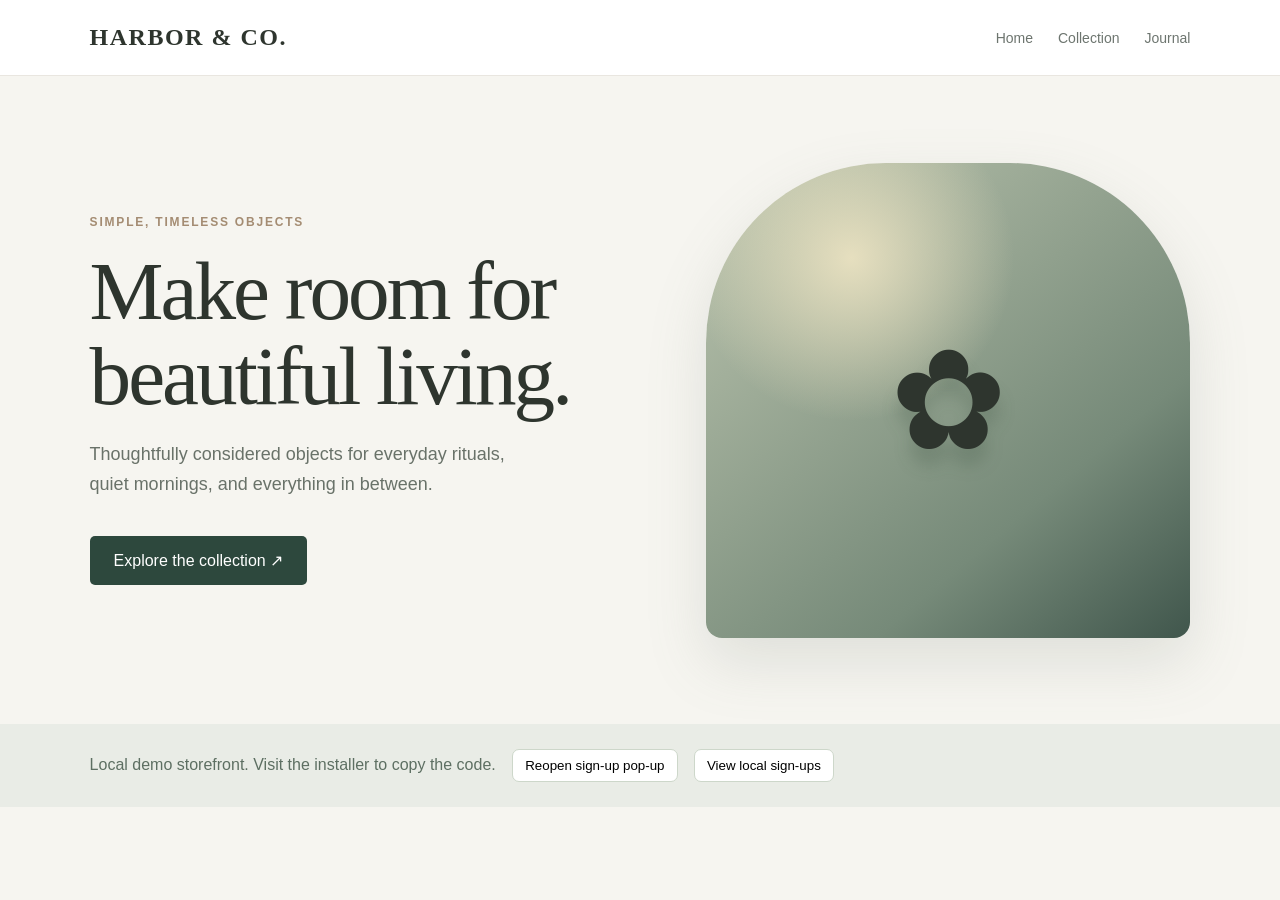
==== demo-site.html @ b08d6ad3 "添加页面：demo-site.html" ====
<!doctype html>
<html lang="en"><head><meta charset="utf-8"><meta name="viewport" content="width=device-width,initial-scale=1"><title>Harbor & Co. — Demo storefront</title><style>
*{box-sizing:border-box}body{margin:0;color:#2e352e;background:#f6f5f0;font-family:Inter,-apple-system,BlinkMacSystemFont,"Segoe UI",sans-serif}header{background:white;display:flex;align-items:center;justify-content:space-between;padding:24px min(7vw,100px);border-bottom:1px solid #e9e6e0}.brand{font-size:24px;font-family:Georgia,serif;letter-spacing:1.5px;font-weight:600}header a,.menu{font-size:14px;color:#6d756f;text-decoration:none;display:flex;gap:25px}.hero{min-height:72vh;display:grid;grid-template-columns:1.07fr .93fr;align-items:center;gap:60px;padding:45px min(7vw,100px)}.eyebrow{color:#a48c72;letter-spacing:.15em;font-size:12px;font-weight:700}.hero h1{font-family:Georgia,serif;font-weight:400;font-size:clamp(50px,6.5vw,90px);letter-spacing:-3px;line-height:1.02;margin:20px 0}.hero p{font-size:18px;color:#697269;max-width:440px;line-height:1.7}.hero a{margin-top:18px;padding:15px 24px;display:inline-block;background:#2d483d;color:white;text-decoration:none;border-radius:5px}.illustration{min-height:475px;border-radius:180px 180px 16px 16px;background:radial-gradient(circle at 30% 20%,#e6dfbf 0,transparent 32%),linear-gradient(140deg,#bcc5af,#768a79 70%,#40564c);display:grid;place-items:center;box-shadow:0 24px 60px #7a857b30}.vase{font-size:140px;filter:drop-shadow(0 17px 8px #273c302d)}.foot{padding:25px min(7vw,100px);background:#e9ece6;color:#5d6f62}.foot button{margin-left:12px;background:white;border:1px solid #cdd7ca;border-radius:7px;padding:8px 12px;cursor:pointer} @media(max-width:690px){.hero{grid-template-columns:1fr}.illustration{min-height:280px}.hero h1{letter-spacing:-1px}.menu{display:none}}
</style></head><body><header><div class="brand">HARBOR & CO.</div><nav class="menu"><a href="#collection">Home</a><a href="#collection">Collection</a><a href="#collection">Journal</a></nav></header>
<main class="hero"><section><div class="eyebrow">SIMPLE, TIMELESS OBJECTS</div><h1>Make room for beautiful living.</h1><p>Thoughtfully considered objects for everyday rituals, quiet mornings, and everything in between.</p><a href="#collection">Explore the collection ↗</a></section><div class="illustration" role="img" aria-label="Decorative green botanical illustration"><span class="vase">✿</span></div></main>
<footer class="foot" id="collection">Local demo storefront. Visit the installer to copy the code. <button id="reopen-form">Reopen sign-up pop-up</button> <button id="see-leads">View local sign-ups</button><span id="leads" aria-live="polite"></span></footer>
<script async src="./forms/v2.js" data-workspace="harborandco" data-form="homepage-popup"></script>
<script>document.getElementById('reopen-form').onclick=()=>{sessionStorage.removeItem('loopo-popup-seen:harborandco:homepage-popup');location.reload()};document.getElementById('see-leads').onclick=()=>{let v=[];try{v=JSON.parse(localStorage.getItem('loopo-demo-leads')||'[]')}catch{}document.getElementById('leads').textContent=v.length?` ${v.length} local sign-up(s): `+v.map(x=>x.email).join(', '):' No local sign-ups yet.'};</script>
</body></html>
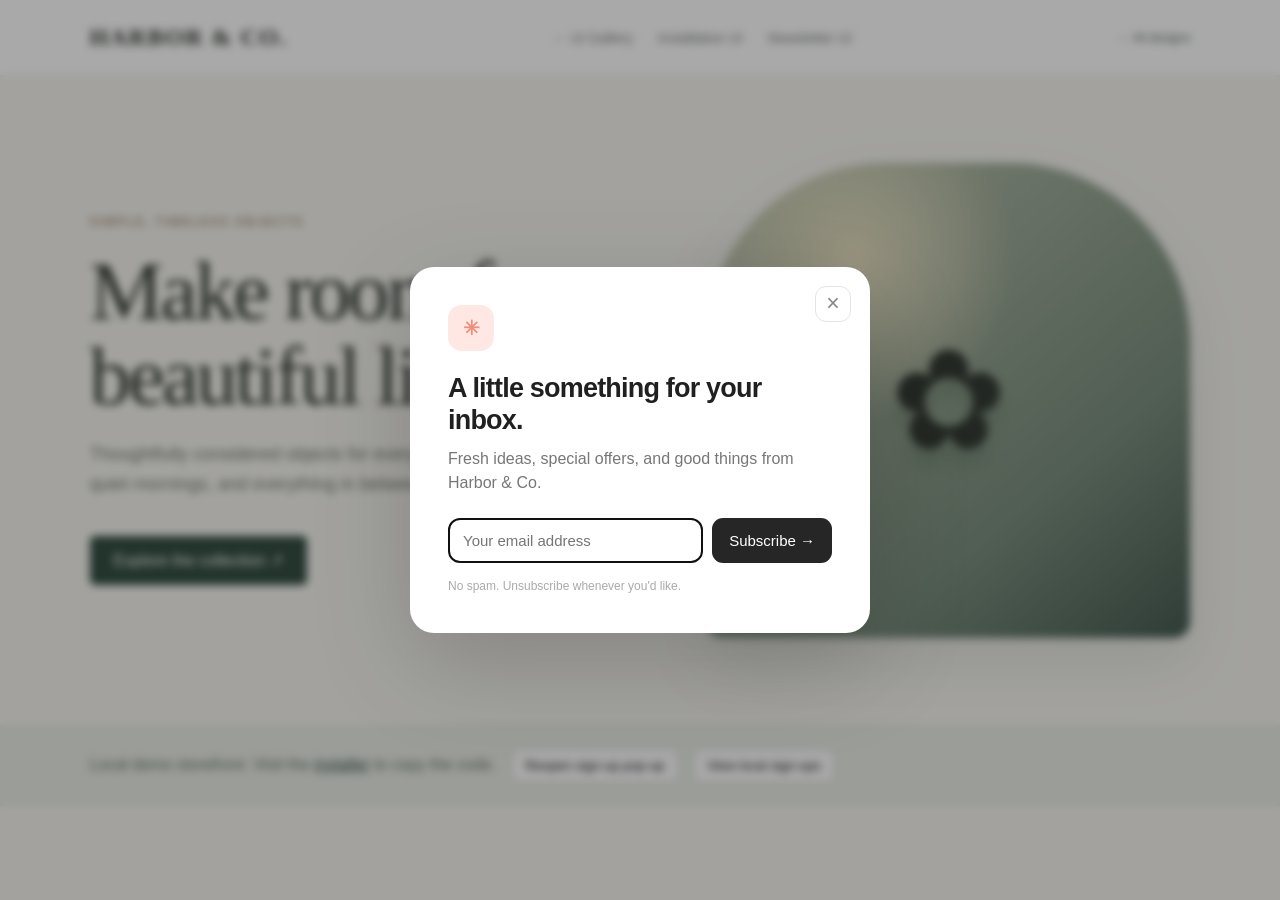
==== commit ee1309e1: "feat: 店铺演示页加入作品导航和安装入口" ====
--- a/demo-site.html
+++ b/demo-site.html
@@ -1,9 +1,9 @@
 <!doctype html>
 <html lang="en"><head><meta charset="utf-8"><meta name="viewport" content="width=device-width,initial-scale=1"><title>Harbor & Co. — Demo storefront</title><style>
 *{box-sizing:border-box}body{margin:0;color:#2e352e;background:#f6f5f0;font-family:Inter,-apple-system,BlinkMacSystemFont,"Segoe UI",sans-serif}header{background:white;display:flex;align-items:center;justify-content:space-between;padding:24px min(7vw,100px);border-bottom:1px solid #e9e6e0}.brand{font-size:24px;font-family:Georgia,serif;letter-spacing:1.5px;font-weight:600}header a,.menu{font-size:14px;color:#6d756f;text-decoration:none;display:flex;gap:25px}.hero{min-height:72vh;display:grid;grid-template-columns:1.07fr .93fr;align-items:center;gap:60px;padding:45px min(7vw,100px)}.eyebrow{color:#a48c72;letter-spacing:.15em;font-size:12px;font-weight:700}.hero h1{font-family:Georgia,serif;font-weight:400;font-size:clamp(50px,6.5vw,90px);letter-spacing:-3px;line-height:1.02;margin:20px 0}.hero p{font-size:18px;color:#697269;max-width:440px;line-height:1.7}.hero a{margin-top:18px;padding:15px 24px;display:inline-block;background:#2d483d;color:white;text-decoration:none;border-radius:5px}.illustration{min-height:475px;border-radius:180px 180px 16px 16px;background:radial-gradient(circle at 30% 20%,#e6dfbf 0,transparent 32%),linear-gradient(140deg,#bcc5af,#768a79 70%,#40564c);display:grid;place-items:center;box-shadow:0 24px 60px #7a857b30}.vase{font-size:140px;filter:drop-shadow(0 17px 8px #273c302d)}.foot{padding:25px min(7vw,100px);background:#e9ece6;color:#5d6f62}.foot button{margin-left:12px;background:white;border:1px solid #cdd7ca;border-radius:7px;padding:8px 12px;cursor:pointer} @media(max-width:690px){.hero{grid-template-columns:1fr}.illustration{min-height:280px}.hero h1{letter-spacing:-1px}.menu{display:none}}
-</style></head><body><header><div class="brand">HARBOR & CO.</div><nav class="menu"><a href="#collection">Home</a><a href="#collection">Collection</a><a href="#collection">Journal</a></nav></header>
+</style></head><body><header><div class="brand">HARBOR & CO.</div><nav class="menu"><a href="index.html">← UI Gallery</a><a href="install.html">Installation UI</a><a href="newsletter.html">Newsletter UI</a></nav><a href="index.html" style="font-size:12px;color:#4c6554;text-decoration:none;white-space:nowrap">← All designs</a></header>
 <main class="hero"><section><div class="eyebrow">SIMPLE, TIMELESS OBJECTS</div><h1>Make room for beautiful living.</h1><p>Thoughtfully considered objects for everyday rituals, quiet mornings, and everything in between.</p><a href="#collection">Explore the collection ↗</a></section><div class="illustration" role="img" aria-label="Decorative green botanical illustration"><span class="vase">✿</span></div></main>
-<footer class="foot" id="collection">Local demo storefront. Visit the installer to copy the code. <button id="reopen-form">Reopen sign-up pop-up</button> <button id="see-leads">View local sign-ups</button><span id="leads" aria-live="polite"></span></footer>
+<footer class="foot" id="collection">Local demo storefront. Visit the <a href="install.html" style="color:#2d483d">installer</a> to copy the code. <button id="reopen-form">Reopen sign-up pop-up</button> <button id="see-leads">View local sign-ups</button><span id="leads" aria-live="polite"></span></footer>
 <script async src="./forms/v2.js" data-workspace="harborandco" data-form="homepage-popup"></script>
 <script>document.getElementById('reopen-form').onclick=()=>{sessionStorage.removeItem('loopo-popup-seen:harborandco:homepage-popup');location.reload()};document.getElementById('see-leads').onclick=()=>{let v=[];try{v=JSON.parse(localStorage.getItem('loopo-demo-leads')||'[]')}catch{}document.getElementById('leads').textContent=v.length?` ${v.length} local sign-up(s): `+v.map(x=>x.email).join(', '):' No local sign-ups yet.'};</script>
 </body></html>
